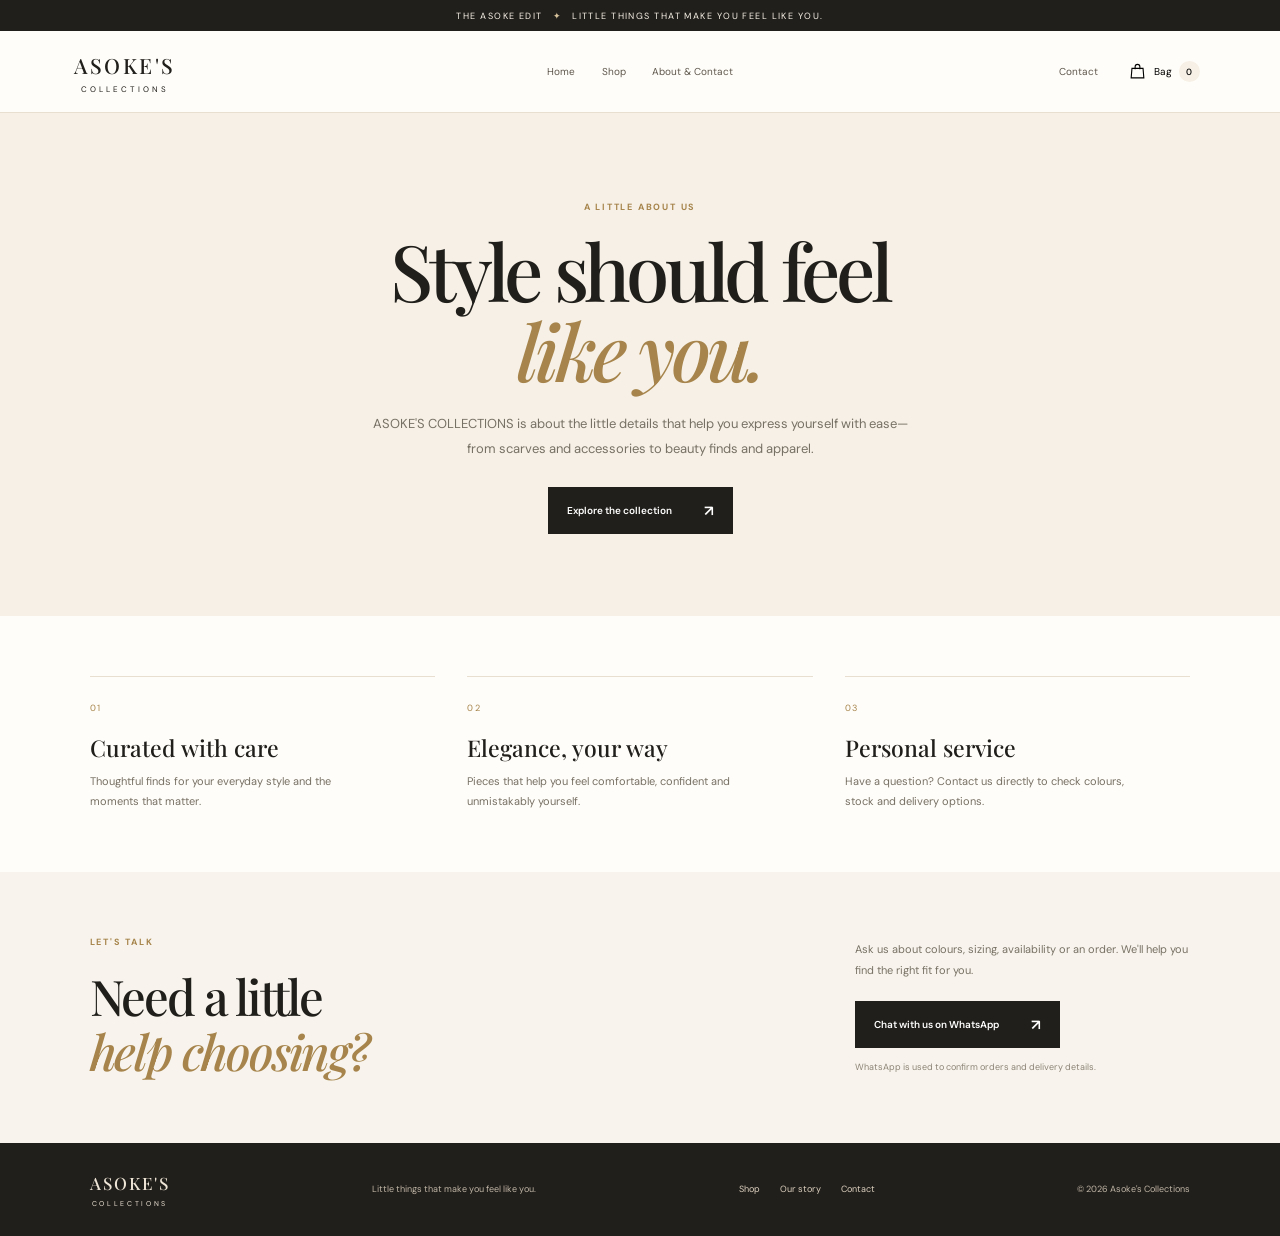
==== about.html @ 587c23c4 "feat: add about and contact page" ====
<!doctype html>
<html lang="en"><head><meta charset="utf-8"><meta name="viewport" content="width=device-width, initial-scale=1"><meta name="theme-color" content="#f6f0e6"><meta name="description" content="Meet Asoke's Collections and get in touch."><title>About & Contact | ASOKE'S COLLECTIONS</title><link rel="icon" href="/favicon.svg" type="image/svg+xml"><link rel="preconnect" href="https://fonts.googleapis.com"><link rel="preconnect" href="https://fonts.gstatic.com" crossorigin><link href="https://fonts.googleapis.com/css2?family=DM+Sans:wght@400;500;600;700&family=Playfair+Display:ital,wght@0,500;0,600;0,700;1,500&display=swap" rel="stylesheet"><link rel="stylesheet" href="/styles.css"></head><body><div class="announcement">THE ASOKE EDIT <i>✦</i> Little things that make you feel like you.</div><header class="site-header"><button class="mobile-menu" id="mobile-menu" aria-label="Show categories" aria-expanded="false"><span></span><span></span></button>
<a class="wordmark" href="#home"><span>ASOKE'S</span><small>COLLECTIONS</small></a>
<nav class="main-nav" id="main-nav"><a href="/index.html">Home</a><a href="/shop.html">Shop</a><a href="/about.html">About &amp; Contact</a></nav>
<div class="header-actions"><a class="contact-link" href="/about.html">Contact</a><button class="cart-trigger" id="open-cart" aria-label="Open shopping bag"><svg viewBox="0 0 24 24"><path d="M5 8h14l1 12H4L5 8Z"/><path d="M9 9V6a3 3 0 0 1 6 0v3"/></svg><span>Bag</span><b id="cart-count">0</b></button></div></header><main class="inner-page"><section class="inner-hero"><p class="eyebrow">A LITTLE ABOUT US</p><h1>Style should feel<br><em>like you.</em></h1><p>ASOKE'S COLLECTIONS is about the little details that help you express yourself with ease—from scarves and accessories to beauty finds and apparel.</p><a class="button button-dark" href="/shop.html">Explore the collection <span>↗</span></a></section><section class="about-values"><div><span>01</span><h2>Curated with care</h2><p>Thoughtful finds for your everyday style and the moments that matter.</p></div><div><span>02</span><h2>Elegance, your way</h2><p>Pieces that help you feel comfortable, confident and unmistakably yourself.</p></div><div><span>03</span><h2>Personal service</h2><p>Have a question? Contact us directly to check colours, stock and delivery options.</p></div></section><section class="about-contact"><div><p class="eyebrow">LET'S TALK</p><h2>Need a little<br><em>help choosing?</em></h2></div><div class="contact-copy"><p>Ask us about colours, sizing, availability or an order. We'll help you find the right fit for you.</p><a class="button button-dark" href="https://wa.me/2348119771125?text=Hello%20Asoke%27s%20Collections%21%20I%27d%20like%20to%20ask%20about%20your%20collection." target="_blank" rel="noopener noreferrer">Chat with us on WhatsApp <span>↗</span></a><small>WhatsApp is used to confirm orders and delivery details.</small></div></section></main><footer><a class="wordmark footer-mark" href="#home"><span>ASOKE'S</span><small>COLLECTIONS</small></a><p>Little things that make you feel like you.</p><nav><a href="/shop.html">Shop</a><a href="/about.html">Our story</a><a href="/about.html">Contact</a></nav><span class="copyright">© <span id="year"></span> Asoke's Collections</span></footer><div class="overlay" id="overlay" hidden></div><aside class="cart-drawer" id="cart-drawer" aria-label="Shopping bag" aria-hidden="true"><div class="drawer-head"><div><p class="eyebrow">YOUR SELECTION</p><h2>Your bag <span id="drawer-count">(0)</span></h2></div><button id="close-cart" class="icon-button" aria-label="Close shopping bag">×</button></div><div id="cart-items" class="cart-items"></div><div class="cart-empty" id="cart-empty"><span>✳</span><h3>Room for something lovely.</h3><p>Your bag is waiting for a favourite.</p><button class="text-button" id="continue-shopping">Keep exploring ↗</button></div><div class="cart-footer" id="cart-footer" hidden><div class="subtotal"><span>Subtotal</span><strong id="subtotal">₦0</strong></div><p>Delivery fees, if applicable, will be confirmed with the seller.</p><button class="button button-dark checkout-button" id="checkout">Go to checkout <span>↗</span></button><button class="text-button" id="clear-cart">Clear bag</button></div></aside><div class="toast" id="toast" role="status" aria-live="polite"></div><script src="/script.js" defer></script></body></html>
---- styles.css ----
:root{--cream:#f6f0e6;--paper:#fffdf9;--ink:#211f1b;--muted:#777064;--gold:#a6844b;--gold-light:#d8c49d;--line:#e8dfd1;--serif:'Playfair Display',Georgia,serif;--sans:'DM Sans',Arial,sans-serif}*{box-sizing:border-box}html{scroll-behavior:smooth;scroll-padding-top:100px}body{margin:0;background:var(--paper);color:var(--ink);font-family:var(--sans);-webkit-font-smoothing:antialiased}a{color:inherit;text-decoration:none}button,input,select{font:inherit}.announcement{min-height:31px;display:flex;justify-content:center;align-items:center;gap:10px;padding:7px 12px;background:var(--ink);color:#f8f2e8;font-size:9px;letter-spacing:.16em;text-transform:uppercase}.announcement i{font-style:normal;color:var(--gold-light)}.site-header{height:82px;padding:0 5.8%;display:grid;grid-template-columns:1fr auto 1fr;align-items:center;border-bottom:1px solid var(--line);background:rgba(255,253,249,.97);position:sticky;top:0;z-index:10;backdrop-filter:blur(14px)}.wordmark{display:flex;flex-direction:column;align-items:center;line-height:1;width:max-content}.wordmark span{font:500 21px var(--serif);letter-spacing:.12em}.wordmark small{font-size:8px;letter-spacing:.38em;margin-top:6px}.main-nav{display:flex;gap:clamp(13px,2.1vw,30px);align-items:center;height:100%}.main-nav a,.contact-link{font-size:10px;color:#5e574d;white-space:nowrap}.main-nav a:hover,footer nav a:hover{color:var(--gold)}.header-actions{display:flex;justify-content:flex-end;align-items:center;gap:24px}.cart-trigger{display:flex;align-items:center;gap:7px;border:0;background:none;cursor:pointer;font-size:10px}.cart-trigger b{display:grid;place-items:center;width:21px;height:21px;border-radius:50%;background:var(--cream);font-size:9px;font-weight:500}.cart-trigger svg{width:19px;fill:none;stroke:currentColor;stroke-width:1.4}.mobile-menu{display:none}.hero{position:relative;display:grid;grid-template-columns:.95fr 1fr;align-items:center;gap:7%;min-height:565px;padding:55px 8% 67px;background:var(--cream)}.hero-copy{max-width:490px}.eyebrow{font-size:9px;letter-spacing:.2em;font-weight:700;color:var(--gold);margin:0 0 20px}.eyebrow span{display:inline-block;width:23px;height:1px;background:var(--gold);vertical-align:middle;margin-right:9px}.hero h1{font:500 clamp(56px,6.6vw,91px)/.98 var(--serif);letter-spacing:-.06em;margin:0}.hero h1 em,.section-top h2 em,.contact-section h2 em{font-weight:500;color:var(--gold);letter-spacing:-.045em}.hero-intro{font:500 22px/1.5 var(--serif);margin:25px 0 12px}.hero-intro span{font-style:italic;color:#8b7149}.hero-description{font-size:12px;line-height:1.9;color:var(--muted);max-width:335px;margin:0 0 25px}.button{min-height:47px;display:inline-flex;align-items:center;justify-content:center;gap:32px;padding:0 18px;font-size:10px;font-weight:600;border:1px solid transparent;cursor:pointer;transition:transform .2s,background .2s}.button:hover{transform:translateY(-2px)}.button-dark{background:var(--ink);color:white}.button-dark:hover{background:#463a2a}.button span{font-size:15px}.hero-footnote{margin-top:34px;color:#7b7162;font-size:9px;letter-spacing:.06em}.hero-footnote span{color:var(--gold);font-size:15px;margin-right:7px}.hero-art{height:435px;position:relative;background:#e7ddcd;overflow:hidden}.hero-art>img{height:100%;width:100%;object-fit:cover;display:block;filter:saturate(.72)}.hero-art:after{content:'';position:absolute;inset:0;background:linear-gradient(0deg,rgba(32,27,20,.4),transparent 38%);pointer-events:none}.art-label{position:absolute;left:24px;bottom:24px;z-index:1;color:white;display:flex;flex-direction:column;gap:7px}.art-label small{font-size:8px;letter-spacing:.2em}.art-label strong{font:500 27px var(--serif)}.art-seal{position:absolute;right:17px;top:17px;width:88px;height:88px;border:1px solid #ffffffcc;border-radius:50%;display:flex;flex-direction:column;align-items:center;justify-content:center;color:white;z-index:1;font-size:8px;letter-spacing:.16em}.art-seal b{font:italic 15px var(--serif);letter-spacing:0;margin:3px}.art-seal i{font-style:normal;font-size:12px;margin-top:3px}.hero-index{position:absolute;right:8%;bottom:26px;font-size:8px;letter-spacing:.18em;color:#8b7c66}.hero-index span{padding:0 6px;color:var(--gold)}.benefit-strip{display:flex;justify-content:center;gap:clamp(24px,7vw,100px);padding:19px 5%;border-bottom:1px solid var(--line);font-size:9px;color:#686158;letter-spacing:.04em}.benefit-strip i{font-style:normal;color:var(--gold);margin-right:6px}.page-wrap{padding-left:7%;padding-right:7%}.category-section{padding-top:80px;padding-bottom:86px}.section-top{display:flex;align-items:end;justify-content:space-between;gap:28px}.section-top h2,.contact-section h2{font:500 clamp(33px,4vw,49px)/1.13 var(--serif);letter-spacing:-.045em;margin:0}.section-top>p{font-size:11px;line-height:1.9;color:var(--muted);max-width:295px;margin:0 0 4px}.category-grid{display:grid;grid-template-columns:repeat(4,minmax(0,1fr));gap:14px;margin-top:31px}.category-card{position:relative;display:block;aspect-ratio:3/4;overflow:hidden;background:#e7dfd2;color:white}.category-card:after{content:'';position:absolute;inset:0;background:linear-gradient(0deg,#1c1819aa,transparent 62%)}.category-card img{width:100%;height:100%;object-fit:cover;display:block;filter:saturate(.7);transition:transform .5s}.category-card:hover img{transform:scale(1.045)}.category-no{position:absolute;z-index:1;left:14px;top:15px;font-size:7px;letter-spacing:.15em}.category-name{position:absolute;z-index:1;left:16px;right:14px;bottom:17px;font:500 clamp(20px,2.3vw,29px) var(--serif);display:flex;align-items:center;justify-content:space-between}.category-name b{font:normal 14px var(--sans);border:1px solid #ffffffb3;width:27px;height:27px;display:grid;place-items:center;border-radius:50%}.shop-section{background:#f8f4ed;padding:76px 0 68px;border-top:1px solid #f0e8dc;border-bottom:1px solid #f0e8dc}.shop-toolbar{margin:29px 0 27px;border-top:1px solid var(--line);border-bottom:1px solid var(--line)}.category-tabs{display:flex;gap:24px;align-items:center;overflow-x:auto;scrollbar-width:none}.category-tab{position:relative;flex-shrink:0;border:0;background:transparent;color:#81786b;font-size:10px;padding:16px 0;cursor:pointer}.category-tab.active{color:var(--ink);font-weight:700}.category-tab.active:after{content:'';position:absolute;bottom:-1px;left:0;right:0;height:2px;background:var(--gold)}.shop-controls{display:flex;align-items:center;justify-content:space-between;gap:20px;padding:12px 0;border-top:1px solid #ece3d6}.search-box{display:flex;align-items:center;gap:9px;flex:1;max-width:300px}.search-box svg{width:16px;stroke:#716a5e;fill:none;stroke-width:1.5}.search-box input{width:100%;border:0;outline:0;background:transparent;font-size:10px;padding:6px 0;color:var(--ink)}.sort-box{display:flex;align-items:center;gap:8px;font-size:9px;color:var(--muted)}.sort-box select{border:0;background:transparent;color:var(--ink);font-size:9px;outline:0;max-width:145px}.product-grid{display:grid;grid-template-columns:repeat(3,minmax(0,1fr));gap:34px 19px}.product-card{min-width:0}.product-image{position:relative;aspect-ratio:4/4.7;overflow:hidden;background:#eae3d8}.product-image img{width:100%;height:100%;object-fit:cover;display:block;transition:transform .5s;filter:saturate(.8)}.product-card:hover .product-image img{transform:scale(1.045)}.image-number{position:absolute;left:11px;top:11px;font-size:8px;letter-spacing:.1em;color:#6e6455;background:#fffdf9dd;padding:7px 8px}.quick-add{position:absolute;left:9px;right:9px;bottom:9px;border:0;background:#fffdf9f7;padding:13px 9px;font-size:10px;cursor:pointer}.quick-add:hover{background:var(--gold-light)}.product-info{padding:13px 2px 0}.product-name{font:500 17px/1.35 var(--serif);margin:0 0 9px}.product-meta{display:flex;justify-content:space-between;align-items:center;gap:8px}.product-price{font-size:12px;font-weight:700}.product-category{font-size:8px;color:var(--muted);text-transform:uppercase;letter-spacing:.08em}.no-results{text-align:center;padding:38px 0;color:var(--muted);font-size:12px}.empty-category{text-align:center;padding:45px 18px 52px;max-width:560px;margin:0 auto}.empty-category[hidden]{display:none}.empty-symbol{font:36px var(--serif);color:var(--gold);margin-bottom:17px}.empty-category .eyebrow{margin-bottom:10px}.empty-category h3{font:500 29px/1.2 var(--serif);margin:0 0 12px}.empty-category>p:not(.eyebrow){font-size:11px;line-height:1.8;color:var(--muted);max-width:380px;margin:0 auto 22px}.stock-note{font-size:9px;line-height:1.7;color:#83796b;margin:28px 0 0}.stock-note span{color:var(--gold);margin-right:5px}.brand-note{background:#eae0d0;text-align:center;padding:55px 20px 51px}.brand-note-mark{font:70px/.7 var(--serif);color:var(--gold)}.brand-note p{font:500 clamp(26px,4vw,42px)/1.3 var(--serif);margin:15px 0 21px;letter-spacing:-.025em}.brand-note p em{color:#8b6d40}.brand-note>span{font-size:8px;letter-spacing:.24em;color:#71624c}.contact-section{padding-top:75px;padding-bottom:78px;display:flex;justify-content:space-between;align-items:center;gap:35px}.contact-copy{max-width:335px}.contact-copy p{font-size:11px;line-height:1.9;color:var(--muted);margin:0 0 20px}.contact-copy small{display:block;color:#8c8376;font-size:9px;line-height:1.7;margin-top:12px}footer{background:var(--ink);color:#eee5d7;padding:29px 7%;display:flex;align-items:center;justify-content:space-between;gap:22px}.footer-mark span{font-size:17px}footer .wordmark small{font-size:7px}footer p,footer .copyright{font-size:9px;color:#bfb5a6}footer nav{display:flex;gap:20px}footer nav a{font-size:9px;color:#ddd1c0}.overlay{position:fixed;inset:0;background:#1c191571;z-index:20}.overlay[hidden]{display:none}.cart-drawer{position:fixed;right:0;top:0;bottom:0;width:min(440px,100%);background:var(--paper);z-index:21;transform:translateX(105%);transition:transform .28s;display:flex;flex-direction:column;padding:26px}.cart-drawer.open{transform:translateX(0)}.drawer-head{display:flex;align-items:center;justify-content:space-between;border-bottom:1px solid var(--line);padding-bottom:18px}.drawer-head .eyebrow{margin-bottom:6px}.drawer-head h2{font:500 29px var(--serif);margin:0}.drawer-head h2 span{font:10px var(--sans);color:var(--muted)}.icon-button{border:1px solid var(--line);background:transparent;width:37px;height:37px;font-size:25px;cursor:pointer}.cart-items{overflow:auto;flex:1}.cart-line{display:grid;grid-template-columns:68px 1fr auto;gap:13px;padding:18px 0;border-bottom:1px solid var(--line);align-items:center}.cart-thumb{width:68px;height:78px;object-fit:cover;background:var(--cream)}.cart-line h3{font:500 15px/1.35 var(--serif);margin:0 0 7px}.line-price{font-size:12px;font-weight:700}.quantity{display:flex;align-items:center;gap:10px;margin-top:10px}.quantity button{width:25px;height:25px;border:1px solid var(--line);background:transparent;cursor:pointer}.quantity span{font-size:11px}.remove-item{border:0;background:none;color:#8b8174;font-size:9px;text-decoration:underline;cursor:pointer;margin-top:6px;padding:0}.cart-empty{flex:1;display:flex;flex-direction:column;align-items:center;justify-content:center;text-align:center}.cart-empty>span{font-size:27px;color:var(--gold)}.cart-empty h3{font:500 23px var(--serif);margin:17px 0 7px}.cart-empty p{font-size:10px;color:var(--muted)}.text-button{border:0;background:none;text-decoration:underline;text-underline-offset:4px;font-size:10px;cursor:pointer;color:var(--ink);padding:12px}.cart-footer{padding-top:20px;border-top:1px solid var(--line)}.subtotal{display:flex;justify-content:space-between;font-size:12px}.subtotal strong{font-size:15px}.cart-footer>p{font-size:9px;line-height:1.6;color:var(--muted)}.checkout-button{width:100%;margin-top:8px}.cart-footer .text-button{display:block;margin:4px auto}.toast{position:fixed;bottom:22px;left:50%;transform:translate(-50%,20px);background:var(--ink);color:white;padding:13px 18px;font-size:10px;opacity:0;pointer-events:none;transition:all .2s;z-index:30;max-width:calc(100% - 30px);text-align:center}.toast.show{opacity:1;transform:translate(-50%,0)}body.cart-open{overflow:hidden}@media(max-width:920px){.site-header{padding:0 4%}.main-nav{gap:13px}.main-nav a,.contact-link{font-size:9px}.header-actions{gap:14px}.hero{padding-left:6%;padding-right:6%;gap:5%}.hero-art{height:390px}.category-name{left:11px;right:10px}.category-no{left:10px;font-size:6px}.page-wrap{padding-left:5%;padding-right:5%}}@media(max-width:700px){html{scroll-padding-top:80px}.site-header{height:70px;grid-template-columns:40px 1fr 1fr;padding:0 5%}.mobile-menu{display:flex;flex-direction:column;gap:5px;width:32px;height:34px;align-items:flex-start;justify-content:center;border:0;background:transparent;padding:5px;cursor:pointer}.mobile-menu span{height:1px;width:21px;background:var(--ink)}.mobile-menu span:nth-child(2){width:15px}.wordmark{grid-column:2;justify-self:center}.wordmark span{font-size:18px}.wordmark small{font-size:7px}.main-nav{display:none;position:absolute;left:0;right:0;top:69px;height:auto;padding:17px 5% 20px;background:var(--paper);border-bottom:1px solid var(--line);box-shadow:0 12px 18px #211f1b0c;grid-template-columns:repeat(3,1fr);gap:0}.main-nav.menu-open{display:grid}.main-nav a{padding:12px 4px;font-size:11px}.header-actions{grid-column:3;gap:0}.contact-link{display:none}.cart-trigger{gap:5px}.hero{grid-template-columns:1fr;padding:25px 5% 42px;gap:26px}.hero-art{grid-row:1;height:clamp(280px,83vw,420px)}.hero-copy{grid-row:2}.hero h1{font-size:clamp(57px,14vw,80px)}.hero-intro{font-size:20px;margin-top:19px}.hero-footnote{margin-top:24px}.hero-index{right:5%;bottom:16px}.benefit-strip{gap:10px;justify-content:space-around;flex-wrap:wrap;font-size:8px;padding:16px 4%}.category-section{padding-top:56px;padding-bottom:57px}.section-top{display:block}.section-top h2,.contact-section h2{font-size:37px}.section-top>p{margin-top:13px}.category-grid{grid-template-columns:repeat(2,minmax(0,1fr));gap:10px;margin-top:23px}.category-card{aspect-ratio:4/4.7}.category-name{font-size:24px;left:13px;bottom:14px}.category-no{font-size:7px;left:12px}.shop-section{padding:53px 0 48px}.shop-toolbar{margin-top:22px}.category-tabs{gap:20px}.category-tab{font-size:10px;padding:14px 0}.shop-controls{gap:10px}.search-box{max-width:180px}.sort-box{gap:4px}.sort-box select{max-width:105px}.product-grid{grid-template-columns:repeat(2,minmax(0,1fr));gap:26px 11px}.product-image{aspect-ratio:3/4}.product-name{font-size:15px}.product-category{display:none}.product-info{padding-top:10px}.quick-add{left:6px;right:6px;bottom:6px;padding:11px 5px;font-size:9px}.stock-note{margin-top:22px}.brand-note{padding:45px 15px}.contact-section{padding-top:53px;padding-bottom:56px;display:block}.contact-copy{margin-top:20px}.contact-section h2{font-size:40px}footer{padding:25px 5%;flex-wrap:wrap;gap:16px}footer p{order:3;width:100%;margin:0}footer nav{gap:13px}footer nav a{font-size:8px}.copyright{width:100%}}@media(max-width:360px){.hero h1{font-size:54px}.category-name{font-size:20px}.category-no{font-size:6px}.product-name{font-size:14px}.product-price{font-size:11px}.shop-controls{gap:5px}.sort-box select{max-width:90px}.category-tabs{gap:15px}}
/* Multi-page refinement */
.main-nav a[aria-current="page"]{color:var(--gold);font-weight:700}
.inner-page{background:var(--paper)}
.inner-hero{padding:88px 8% 82px;background:var(--cream);text-align:center}
.inner-hero .eyebrow{margin-bottom:18px}
.inner-hero h1,.checkout-heading h1{font:500 clamp(48px,7vw,78px)/1.02 var(--serif);letter-spacing:-.055em;margin:0 0 22px}
.inner-hero h1 em,.checkout-heading h1 em{color:var(--gold);font-weight:500}
.inner-hero>p:not(.eyebrow){max-width:540px;margin:0 auto 26px;font-size:13px;line-height:1.9;color:var(--muted)}
.about-values{padding:60px 7%;display:grid;grid-template-columns:repeat(3,1fr);gap:32px}
.about-values>div{border-top:1px solid var(--line);padding-top:18px}
.about-values>div>span{font-size:9px;letter-spacing:.16em;color:var(--gold)}
.about-values h2{font:500 23px var(--serif);margin:16px 0 9px}
.about-values p{font-size:11px;line-height:1.8;color:var(--muted);margin:0;max-width:290px}
.about-contact{padding:64px 7%;background:#f8f4ed;display:flex;justify-content:space-between;align-items:center;gap:35px}
.about-contact h2{font:500 clamp(35px,4vw,49px)/1.13 var(--serif);letter-spacing:-.045em;margin:0}
.about-contact h2 em{color:var(--gold);font-weight:500}
.page-title{font:500 clamp(36px,4vw,49px)/1.13 var(--serif);letter-spacing:-.045em;margin:0}
.page-title em{color:var(--gold);font-weight:500}
.shop-page{min-height:65vh}
.checkout-page{background:var(--cream);padding:54px 7% 80px;min-height:65vh}
.checkout-heading{text-align:center;max-width:620px;margin:0 auto 36px}
.checkout-heading .eyebrow{margin-bottom:13px}
.checkout-heading h1{font-size:clamp(39px,5vw,56px);margin-bottom:14px}
.checkout-heading>p:last-child{font-size:11px;line-height:1.8;color:var(--muted);max-width:510px;margin:0 auto}
.checkout-layout{display:grid;grid-template-columns:1fr 1fr;gap:22px;max-width:1100px;margin:0 auto;align-items:start}
.checkout-panel{background:var(--paper);padding:27px;border:1px solid var(--line)}
.checkout-panel h2{font:500 25px var(--serif);margin:0 0 20px}
.checkout-line{display:grid;grid-template-columns:82px 1fr;gap:15px;padding:14px 0;border-bottom:1px solid var(--line)}
.checkout-line>img{width:82px;height:96px;object-fit:cover;background:var(--cream)}
.checkout-line-info h3{font:500 16px/1.35 var(--serif);margin:0 0 8px}
.checkout-line-info>strong{font-size:12px}
.checkout-line .quantity{gap:8px}
.checkout-line .remove-item{margin-left:5px}
.checkout-total{display:flex;justify-content:space-between;align-items:center;border-top:1px solid var(--line);padding-top:20px;margin-top:16px;font-size:12px}
.checkout-total strong{font-size:17px}
.checkout-note{font-size:9px;line-height:1.7;color:var(--muted);margin:14px 0 0}
.checkout-empty{padding:24px 0}
.checkout-empty p{font-size:12px;color:var(--muted)}
.checkout-form label{display:block;font-size:10px;font-weight:600;margin-bottom:17px}
.checkout-form input,.checkout-form textarea{display:block;width:100%;margin-top:8px;padding:12px 13px;border:1px solid var(--line);border-radius:0;background:#fffdf9;color:var(--ink);font:400 11px var(--sans);outline-color:var(--gold)}
.checkout-form textarea{resize:vertical}
.checkout-form .optional{color:var(--muted);font-weight:400}
.checkout-submit{width:100%;margin-top:2px}
.checkout-form[hidden]{display:none}
@media(max-width:700px){.inner-hero{padding:64px 6% 59px}.about-values{grid-template-columns:1fr;gap:24px;padding:39px 6%}.about-values h2{margin-top:10px}.about-contact{padding:48px 6%;display:block}.about-contact .contact-copy{margin-top:20px}.checkout-page{padding:38px 5% 54px}.checkout-layout{grid-template-columns:1fr;gap:14px}.checkout-panel{padding:21px 17px}.checkout-heading{margin-bottom:25px}.checkout-line{grid-template-columns:68px 1fr}.checkout-line>img{width:68px;height:82px}}
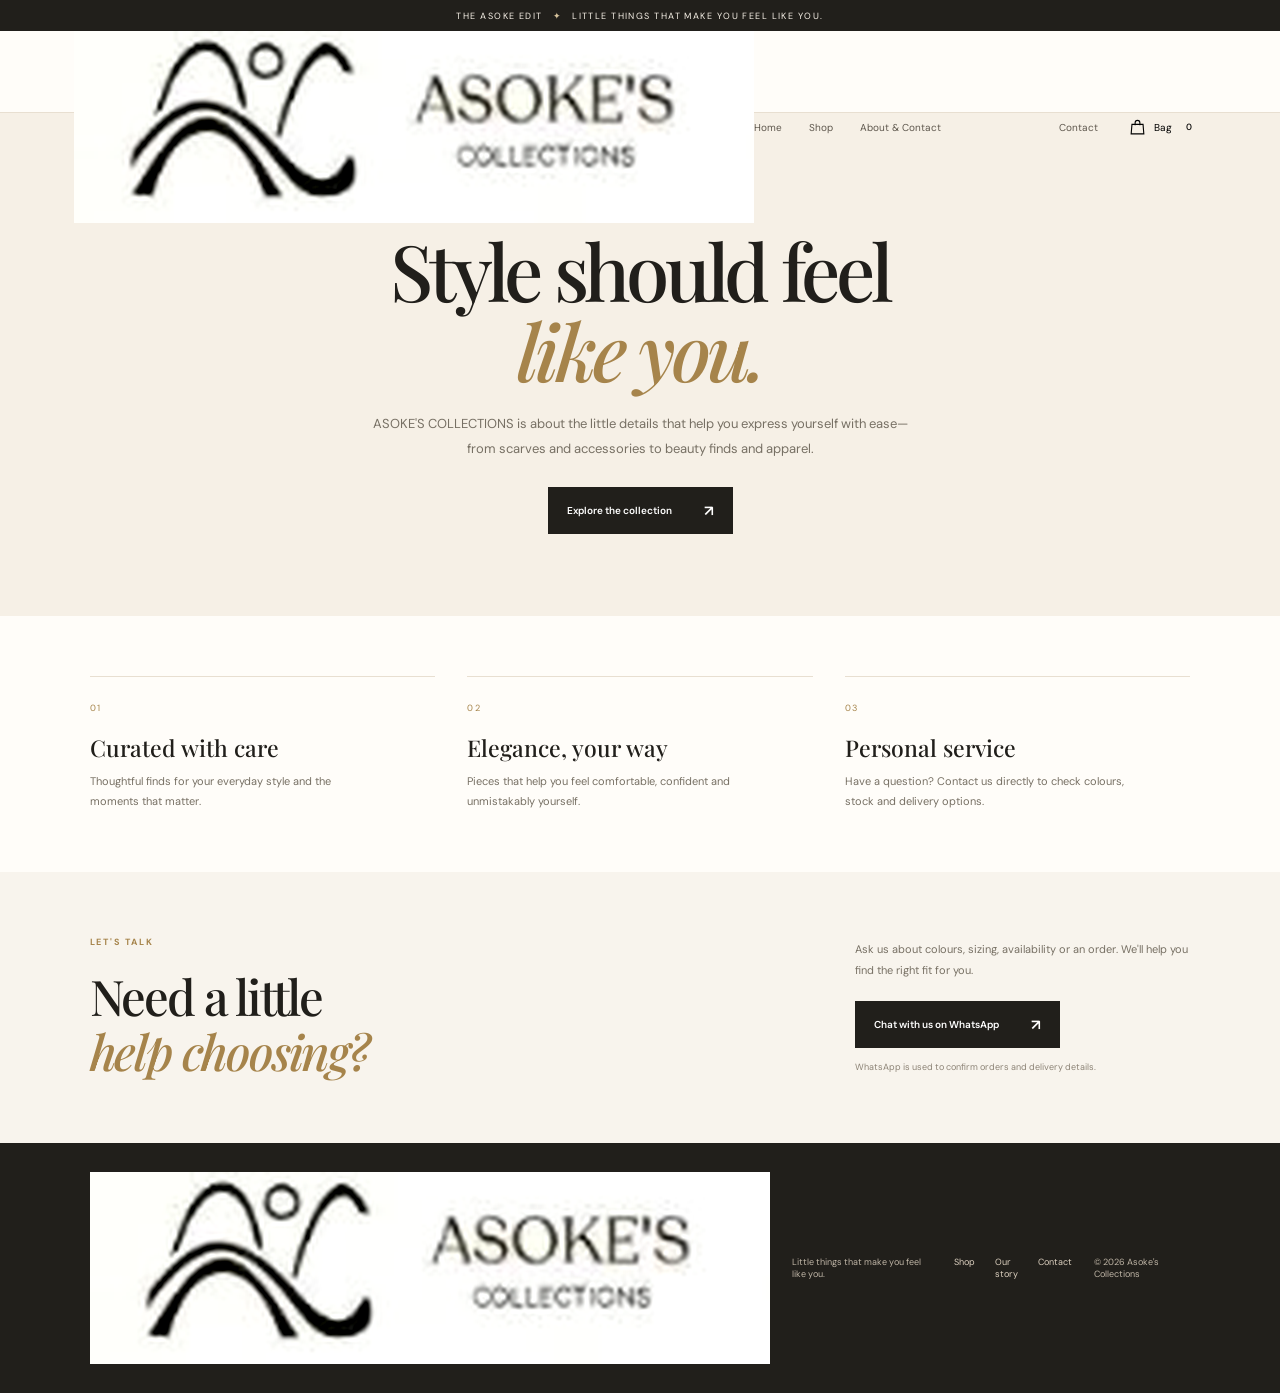
==== commit 71e2127e: "Use brand logo and social metadata" ====
--- a/about.html
+++ b/about.html
@@ -1,5 +1,6 @@
 <!doctype html>
-<html lang="en"><head><meta charset="utf-8"><meta name="viewport" content="width=device-width, initial-scale=1"><meta name="theme-color" content="#f6f0e6"><meta name="description" content="Meet Asoke's Collections and get in touch."><title>About & Contact | ASOKE'S COLLECTIONS</title><link rel="icon" href="/favicon.svg" type="image/svg+xml"><link rel="preconnect" href="https://fonts.googleapis.com"><link rel="preconnect" href="https://fonts.gstatic.com" crossorigin><link href="https://fonts.googleapis.com/css2?family=DM+Sans:wght@400;500;600;700&family=Playfair+Display:ital,wght@0,500;0,600;0,700;1,500&display=swap" rel="stylesheet"><link rel="stylesheet" href="/styles.css"></head><body><div class="announcement">THE ASOKE EDIT <i>✦</i> Little things that make you feel like you.</div><header class="site-header"><button class="mobile-menu" id="mobile-menu" aria-label="Show categories" aria-expanded="false"><span></span><span></span></button>
-<a class="wordmark" href="#home"><span>ASOKE'S</span><small>COLLECTIONS</small></a>
+<html lang="en"><head><meta charset="utf-8"><meta name="viewport" content="width=device-width, initial-scale=1"><meta name="theme-color" content="#f6f0e6"><meta name="description" content="Meet Asoke's Collections and get in touch."><title>About & Contact | ASOKE'S COLLECTIONS</title>
+<meta property="og:type" content="website"><meta property="og:site_name" content="ASOKE'S COLLECTIONS"><meta property="og:title" content="About & Contact | ASOKE'S COLLECTIONS"><meta property="og:description" content="Meet Asoke's Collections, discover our approach to everyday elegance and get in touch."><meta property="og:url" content="https://asokes-collections.asokes-collection.workers.dev/about.html"><meta property="og:image" content="https://asokes-collections.asokes-collection.workers.dev/asokes_collections_logo_crop.png"><meta property="og:image:alt" content="ASOKE'S COLLECTIONS logo"><meta name="twitter:card" content="summary_large_image"><meta name="twitter:title" content="About & Contact | ASOKE'S COLLECTIONS"><meta name="twitter:description" content="Meet Asoke's Collections, discover our approach to everyday elegance and get in touch."><meta name="twitter:image" content="https://asokes-collections.asokes-collection.workers.dev/asokes_collections_logo_crop.png"><link rel="icon" type="image/png" href="/asokes_collections_logo_crop.png"><link rel="apple-touch-icon" href="/asokes_collections_logo_crop.png"><link rel="preconnect" href="https://fonts.googleapis.com"><link rel="preconnect" href="https://fonts.gstatic.com" crossorigin><link href="https://fonts.googleapis.com/css2?family=DM+Sans:wght@400;500;600;700&family=Playfair+Display:ital,wght@0,500;0,600;0,700;1,500&display=swap" rel="stylesheet"><link rel="stylesheet" href="/styles.css"></head><body><div class="announcement">THE ASOKE EDIT <i>✦</i> Little things that make you feel like you.</div><header class="site-header"><button class="mobile-menu" id="mobile-menu" aria-label="Show categories" aria-expanded="false"><span></span><span></span></button>
+<a class="wordmark brand-logo" href="/index.html" aria-label="ASOKE'S COLLECTIONS home"><img src="/asokes_collections_logo_crop.png" alt="ASOKE'S COLLECTIONS"></a>
 <nav class="main-nav" id="main-nav"><a href="/index.html">Home</a><a href="/shop.html">Shop</a><a href="/about.html">About &amp; Contact</a></nav>
-<div class="header-actions"><a class="contact-link" href="/about.html">Contact</a><button class="cart-trigger" id="open-cart" aria-label="Open shopping bag"><svg viewBox="0 0 24 24"><path d="M5 8h14l1 12H4L5 8Z"/><path d="M9 9V6a3 3 0 0 1 6 0v3"/></svg><span>Bag</span><b id="cart-count">0</b></button></div></header><main class="inner-page"><section class="inner-hero"><p class="eyebrow">A LITTLE ABOUT US</p><h1>Style should feel<br><em>like you.</em></h1><p>ASOKE'S COLLECTIONS is about the little details that help you express yourself with ease—from scarves and accessories to beauty finds and apparel.</p><a class="button button-dark" href="/shop.html">Explore the collection <span>↗</span></a></section><section class="about-values"><div><span>01</span><h2>Curated with care</h2><p>Thoughtful finds for your everyday style and the moments that matter.</p></div><div><span>02</span><h2>Elegance, your way</h2><p>Pieces that help you feel comfortable, confident and unmistakably yourself.</p></div><div><span>03</span><h2>Personal service</h2><p>Have a question? Contact us directly to check colours, stock and delivery options.</p></div></section><section class="about-contact"><div><p class="eyebrow">LET'S TALK</p><h2>Need a little<br><em>help choosing?</em></h2></div><div class="contact-copy"><p>Ask us about colours, sizing, availability or an order. We'll help you find the right fit for you.</p><a class="button button-dark" href="https://wa.me/2348119771125?text=Hello%20Asoke%27s%20Collections%21%20I%27d%20like%20to%20ask%20about%20your%20collection." target="_blank" rel="noopener noreferrer">Chat with us on WhatsApp <span>↗</span></a><small>WhatsApp is used to confirm orders and delivery details.</small></div></section></main><footer><a class="wordmark footer-mark" href="#home"><span>ASOKE'S</span><small>COLLECTIONS</small></a><p>Little things that make you feel like you.</p><nav><a href="/shop.html">Shop</a><a href="/about.html">Our story</a><a href="/about.html">Contact</a></nav><span class="copyright">© <span id="year"></span> Asoke's Collections</span></footer><div class="overlay" id="overlay" hidden></div><aside class="cart-drawer" id="cart-drawer" aria-label="Shopping bag" aria-hidden="true"><div class="drawer-head"><div><p class="eyebrow">YOUR SELECTION</p><h2>Your bag <span id="drawer-count">(0)</span></h2></div><button id="close-cart" class="icon-button" aria-label="Close shopping bag">×</button></div><div id="cart-items" class="cart-items"></div><div class="cart-empty" id="cart-empty"><span>✳</span><h3>Room for something lovely.</h3><p>Your bag is waiting for a favourite.</p><button class="text-button" id="continue-shopping">Keep exploring ↗</button></div><div class="cart-footer" id="cart-footer" hidden><div class="subtotal"><span>Subtotal</span><strong id="subtotal">₦0</strong></div><p>Delivery fees, if applicable, will be confirmed with the seller.</p><button class="button button-dark checkout-button" id="checkout">Go to checkout <span>↗</span></button><button class="text-button" id="clear-cart">Clear bag</button></div></aside><div class="toast" id="toast" role="status" aria-live="polite"></div><script src="/script.js" defer></script></body></html>+<div class="header-actions"><a class="contact-link" href="/about.html">Contact</a><button class="cart-trigger" id="open-cart" aria-label="Open shopping bag"><svg viewBox="0 0 24 24"><path d="M5 8h14l1 12H4L5 8Z"/><path d="M9 9V6a3 3 0 0 1 6 0v3"/></svg><span>Bag</span><b id="cart-count">0</b></button></div></header><main class="inner-page"><section class="inner-hero"><p class="eyebrow">A LITTLE ABOUT US</p><h1>Style should feel<br><em>like you.</em></h1><p>ASOKE'S COLLECTIONS is about the little details that help you express yourself with ease—from scarves and accessories to beauty finds and apparel.</p><a class="button button-dark" href="/shop.html">Explore the collection <span>↗</span></a></section><section class="about-values"><div><span>01</span><h2>Curated with care</h2><p>Thoughtful finds for your everyday style and the moments that matter.</p></div><div><span>02</span><h2>Elegance, your way</h2><p>Pieces that help you feel comfortable, confident and unmistakably yourself.</p></div><div><span>03</span><h2>Personal service</h2><p>Have a question? Contact us directly to check colours, stock and delivery options.</p></div></section><section class="about-contact"><div><p class="eyebrow">LET'S TALK</p><h2>Need a little<br><em>help choosing?</em></h2></div><div class="contact-copy"><p>Ask us about colours, sizing, availability or an order. We'll help you find the right fit for you.</p><a class="button button-dark" href="https://wa.me/2348119771125?text=Hello%20Asoke%27s%20Collections%21%20I%27d%20like%20to%20ask%20about%20your%20collection." target="_blank" rel="noopener noreferrer">Chat with us on WhatsApp <span>↗</span></a><small>WhatsApp is used to confirm orders and delivery details.</small></div></section></main><footer><a class="wordmark footer-mark brand-logo" href="/index.html" aria-label="ASOKE'S COLLECTIONS home"><img src="/asokes_collections_logo_crop.png" alt="ASOKE'S COLLECTIONS"></a><p>Little things that make you feel like you.</p><nav><a href="/shop.html">Shop</a><a href="/about.html">Our story</a><a href="/about.html">Contact</a></nav><span class="copyright">© <span id="year"></span> Asoke's Collections</span></footer><div class="overlay" id="overlay" hidden></div><aside class="cart-drawer" id="cart-drawer" aria-label="Shopping bag" aria-hidden="true"><div class="drawer-head"><div><p class="eyebrow">YOUR SELECTION</p><h2>Your bag <span id="drawer-count">(0)</span></h2></div><button id="close-cart" class="icon-button" aria-label="Close shopping bag">×</button></div><div id="cart-items" class="cart-items"></div><div class="cart-empty" id="cart-empty"><span>✳</span><h3>Room for something lovely.</h3><p>Your bag is waiting for a favourite.</p><button class="text-button" id="continue-shopping">Keep exploring ↗</button></div><div class="cart-footer" id="cart-footer" hidden><div class="subtotal"><span>Subtotal</span><strong id="subtotal">₦0</strong></div><p>Delivery fees, if applicable, will be confirmed with the seller.</p><button class="button button-dark checkout-button" id="checkout">Go to checkout <span>↗</span></button><button class="text-button" id="clear-cart">Clear bag</button></div></aside><div class="toast" id="toast" role="status" aria-live="polite"></div><script src="/script.js" defer></script></body></html>
